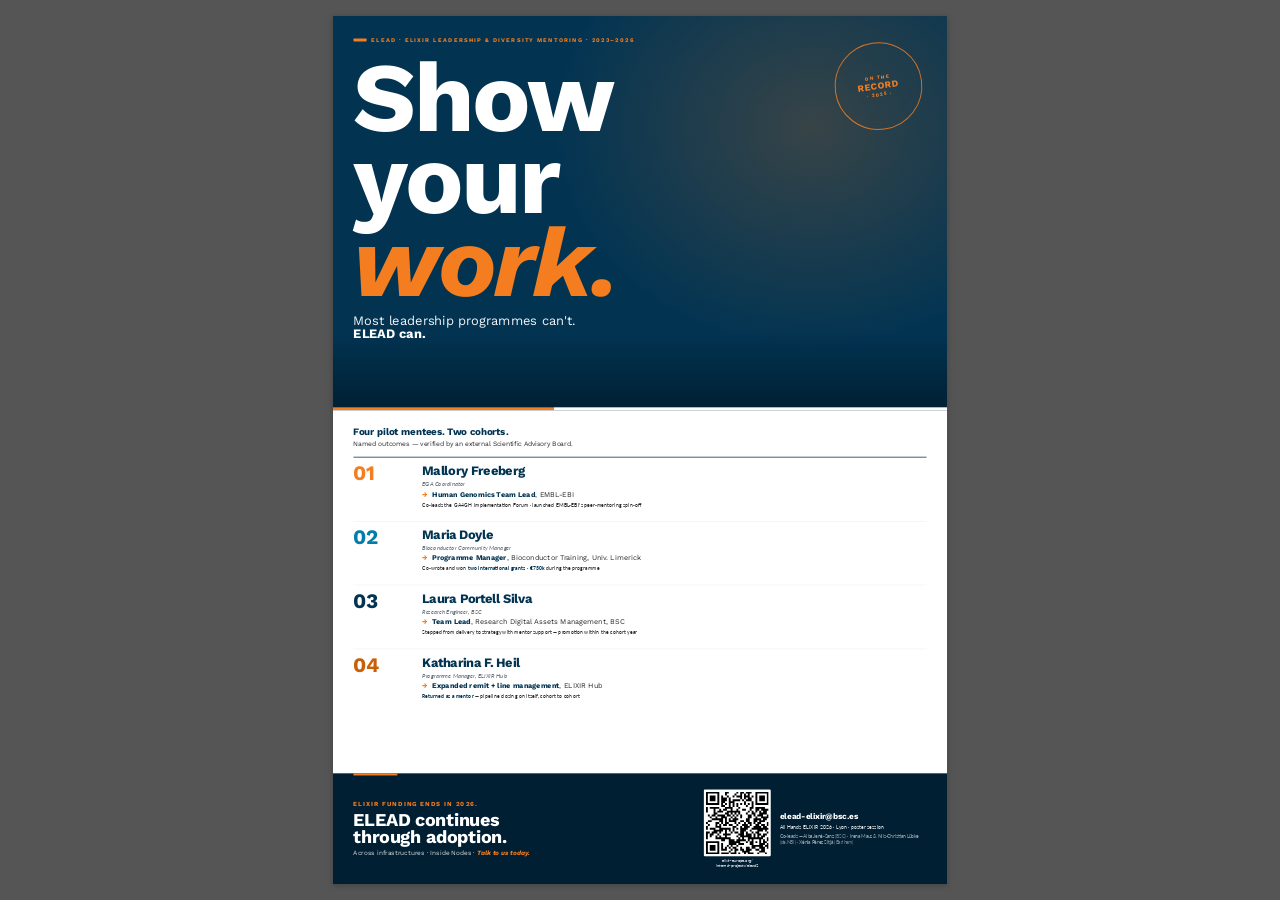
==== poster-2.html @ 3a6e7a15 "Add campaign poster (poster-2.html) — 'Show your work.' Companion to the dense flyer (poster.html). " ====
<!doctype html>
<html lang="en">
<head>
  <meta charset="utf-8">
  <title>Show your work. — ELEAD campaign poster, AHM 2026</title>
  <link rel="preconnect" href="https://fonts.googleapis.com">
  <link rel="preconnect" href="https://fonts.gstatic.com" crossorigin>
  <link href="https://fonts.googleapis.com/css2?family=Lato:ital,wght@0,400;0,700;1,400;1,700&family=Source+Serif+4:ital,opsz,wght@0,8..60,400..700;1,8..60,400..700&family=Work+Sans:wght@400;500;700&display=swap" rel="stylesheet">
  <link rel="stylesheet" href="poster-2.css">
  <script>
    function fitPosterToViewport() {
      if (window.matchMedia('print').matches) return;
      var stage = document.querySelector('.poster-stage');
      var p     = document.querySelector('.poster');
      if (!stage || !p) return;
      p.style.transform = 'none';
      stage.style.width = '';
      stage.style.height = '';
      var w = p.offsetWidth, h = p.offsetHeight;
      var pad = 32;
      var s = Math.min((window.innerHeight - pad) / h, 1);
      p.style.transform = 'scale(' + s + ')';
      stage.style.width  = (s * w) + 'px';
      stage.style.height = (s * h) + 'px';
    }
    function clearPosterScale() {
      var stage = document.querySelector('.poster-stage');
      var p     = document.querySelector('.poster');
      if (p) p.style.transform = 'none';
      if (stage) { stage.style.width = ''; stage.style.height = ''; }
    }
    window.addEventListener('DOMContentLoaded', fitPosterToViewport);
    window.addEventListener('beforeprint', clearPosterScale);
    window.addEventListener('afterprint', fitPosterToViewport);
  </script>
</head>
<body>

<div class="poster-stage">
<section class="poster">

  <!-- ============ HERO (NAVY) ============ -->
  <header class="hero">
    <div class="hero-eyebrow">
      <span class="eb-mark"></span>
      <span class="eb-text">ELEAD · ELIXIR LEADERSHIP &amp; DIVERSITY MENTORING · 2023–2026</span>
    </div>

    <h1 class="hero-title">
      <span class="ht-line">Show</span>
      <span class="ht-line">your</span>
      <span class="ht-line ht-line--accent">work.</span>
    </h1>

    <p class="hero-sub">Most leadership programmes can't.<br><strong>ELEAD can.</strong></p>

    <div class="hero-stamp" aria-hidden="true">
      <span class="stamp-ring"></span>
      <span class="stamp-text">
        <span>ON THE</span>
        <span class="stamp-big">RECORD</span>
        <span>· 2025 ·</span>
      </span>
    </div>
  </header>

  <!-- ============ EVIDENCE BAND (WHITE) ============ -->
  <section class="proof">

    <p class="proof-strap">Four pilot mentees. Two cohorts. <span>Named outcomes — verified by an external Scientific Advisory Board.</span></p>

    <ol class="trajectories">

      <li class="traj">
        <span class="traj-num">01</span>
        <div class="traj-body">
          <h3 class="traj-name">Mallory Freeberg</h3>
          <p class="traj-from">EGA Coordinator</p>
          <p class="traj-to"><span class="arrow">→</span> <strong>Human Genomics Team Lead</strong>, EMBL-EBI</p>
          <p class="traj-extra">Co-leads the GA4GH Implementation Forum · launched EMBL-EBI's peer-mentoring spin-off</p>
        </div>
      </li>

      <li class="traj">
        <span class="traj-num">02</span>
        <div class="traj-body">
          <h3 class="traj-name">Maria Doyle</h3>
          <p class="traj-from">Bioconductor Community Manager</p>
          <p class="traj-to"><span class="arrow">→</span> <strong>Programme Manager</strong>, Bioconductor Training, Univ. Limerick</p>
          <p class="traj-extra">Co-wrote and won <strong>two international grants · €730k</strong> during the programme</p>
        </div>
      </li>

      <li class="traj">
        <span class="traj-num">03</span>
        <div class="traj-body">
          <h3 class="traj-name">Laura Portell Silva</h3>
          <p class="traj-from">Research Engineer, BSC</p>
          <p class="traj-to"><span class="arrow">→</span> <strong>Team Lead</strong>, Research Digital Assets Management, BSC</p>
          <p class="traj-extra">Stepped from delivery to strategy with mentor support — promotion within the cohort year</p>
        </div>
      </li>

      <li class="traj">
        <span class="traj-num">04</span>
        <div class="traj-body">
          <h3 class="traj-name">Katharina F. Heil</h3>
          <p class="traj-from">Programme Manager, ELIXIR Hub</p>
          <p class="traj-to"><span class="arrow">→</span> <strong>Expanded remit + line management</strong>, ELIXIR Hub</p>
          <p class="traj-extra"><strong>Returned as a mentor</strong> — pipeline closing on itself, cohort to cohort</p>
        </div>
      </li>

    </ol>

  </section>

  <!-- ============ CLOSING (NAVY-DEEP) ============ -->
  <footer class="closer">

    <div class="closer-left">
      <p class="closer-cta">
        <span class="cta-eyebrow">ELIXIR FUNDING ENDS IN 2026.</span>
        <span class="cta-big">ELEAD continues<br>through adoption.</span>
        <span class="cta-where">Across infrastructures · Inside Nodes · <em>Talk to us today.</em></span>
      </p>
    </div>

    <div class="closer-right">
      <div class="closer-scan">
        <img class="closer-qr" src="assets/img/qr-placeholder.svg" alt="QR to ELEAD page">
        <p class="closer-url">elixir-europe.org/<br>internal-projects/elead2</p>
      </div>
      <div class="closer-meta">
        <p class="closer-email"><strong>elead-elixir@bsc.es</strong></p>
        <p class="closer-where">All Hands ELIXIR 2026 · Lyon · poster session</p>
        <p class="closer-credit">Co-leads — Alba Jené-Sanz <em>(BSC)</em> · Irena Maus &amp; Nils-Christian Lübke <em>(de.NBI)</em> · Xènia Pérez Sitjà <em>(Earlham)</em></p>
      </div>
    </div>

  </footer>

</section>
</div><!-- /.poster-stage -->

</body>
</html>
---- poster-2.css ----
/* ============================================================
   ELEAD CAMPAIGN poster — A0 portrait (841 × 1189 mm)
   "Show your work." — All Hands ELIXIR 2026, Lyon.
   Eye-catcher poster; the dense flyer (poster.html) carries detail.
   ============================================================ */

@page { size: A0 portrait; margin: 0; }

:root {
  --navy:        #023452;
  --navy-deep:   #001F33;
  --navy-100:    #cdd9e3;
  --orange:      #f47d20;
  --orange-deep: #c95f06;
  --teal:        #037eab;
  --ink:         #2b2b2b;
  --muted:       #6c757d;
  --line:        #e8e8e8;
  --bg:          #ffffff;
  --bg-band:     #f4f7fa;

  --font-display: "Work Sans", "Lato", system-ui, sans-serif;
  --font-body:    "Lato", system-ui, sans-serif;
  --font-serif:   "Source Serif 4", Georgia, serif;
}

* { box-sizing: border-box; }

html, body {
  margin: 0;
  padding: 0;
  background: #555;
  font-family: var(--font-body);
  color: var(--ink);
  -webkit-print-color-adjust: exact;
  print-color-adjust: exact;
}

.poster {
  width: 841mm;
  height: 1189mm;
  margin: 0 auto;
  background: var(--bg);
  display: flex;
  flex-direction: column;
  font-size: 20pt;
  line-height: 1.25;
  overflow: hidden;
}

/* ============== HERO (NAVY) ============== */
.hero {
  background:
    radial-gradient(60% 80% at 78% 28%, rgba(244,125,32,0.22), transparent 70%),
    linear-gradient(180deg, var(--navy) 0%, var(--navy) 80%, var(--navy-deep) 100%);
  color: #fff;
  padding: 28mm 28mm 22mm;
  position: relative;
  display: flex;
  flex-direction: column;
  flex: 0 0 auto;
  min-height: 540mm;
  overflow: hidden;
}
/* Diagonal orange/navy stripe at the bottom, like a campaign band */
.hero::after {
  content: "";
  position: absolute;
  left: 0;
  right: 0;
  bottom: 0;
  height: 4mm;
  background: linear-gradient(90deg, var(--orange) 0%, var(--orange) 36%, #fff 36%, #fff 100%);
}

.hero-eyebrow {
  display: inline-flex;
  align-items: center;
  gap: 6mm;
  font-family: var(--font-display);
  font-weight: 700;
  font-size: 22pt;
  letter-spacing: 5pt;
  color: var(--orange);
  text-transform: uppercase;
}
.eb-mark {
  display: inline-block;
  width: 18mm;
  height: 4mm;
  background: var(--orange);
  border-radius: 1mm;
}

.hero-title {
  font-family: var(--font-display);
  font-weight: 700;
  font-size: 380pt;
  line-height: 0.84;
  letter-spacing: -10pt;
  color: #fff;
  margin: 18mm 0 14mm;
  display: flex;
  flex-direction: column;
}
.ht-line {
  display: block;
}
.ht-line--accent {
  color: var(--orange);
  font-style: italic;
}

.hero-sub {
  font-family: var(--font-display);
  font-weight: 400;
  font-size: 50pt;
  line-height: 1.05;
  color: rgba(255,255,255,.95);
  margin: 0;
  max-width: 540mm;
}
.hero-sub strong {
  font-weight: 700;
  color: #fff;
  display: inline-block;
}

/* Top-right "ON THE RECORD" round stamp — gives the campaign a stamp/seal motif */
.hero-stamp {
  position: absolute;
  top: 36mm;
  right: 34mm;
  width: 120mm;
  height: 120mm;
  display: flex;
  align-items: center;
  justify-content: center;
  transform: rotate(-8deg);
  pointer-events: none;
}
.stamp-ring {
  position: absolute;
  inset: 0;
  border: 1.4mm solid var(--orange);
  border-radius: 50%;
  opacity: 0.85;
}
.stamp-ring::before, .stamp-ring::after {
  content: "";
  position: absolute;
  inset: 4mm;
  border: 0.4mm dashed var(--orange);
  border-radius: 50%;
  opacity: 0.55;
}
.stamp-ring::after {
  inset: 8mm;
  border-style: solid;
  opacity: 0.25;
}
.stamp-text {
  font-family: var(--font-display);
  font-weight: 700;
  color: var(--orange);
  text-align: center;
  letter-spacing: 2pt;
  display: flex;
  flex-direction: column;
  gap: 1mm;
  line-height: 1;
}
.stamp-text > span {
  font-size: 19pt;
  letter-spacing: 4pt;
}
.stamp-text .stamp-big {
  font-size: 36pt;
  letter-spacing: 2pt;
  margin: 1mm 0;
}

/* ============== EVIDENCE BAND (WHITE) ============== */
.proof {
  flex: 1 1 auto;
  padding: 22mm 28mm 18mm;
  display: flex;
  flex-direction: column;
  gap: 12mm;
  background: var(--bg);
}

.proof-strap {
  font-family: var(--font-display);
  font-weight: 700;
  font-size: 38pt;
  line-height: 1.1;
  color: var(--navy);
  margin: 0;
  letter-spacing: -0.5pt;
}
.proof-strap span {
  display: block;
  font-weight: 400;
  font-size: 26pt;
  color: var(--ink);
  margin-top: 4mm;
  line-height: 1.2;
}

.trajectories {
  list-style: none;
  padding: 0;
  margin: 0;
  display: flex;
  flex-direction: column;
  gap: 9mm;
}

.traj {
  display: grid;
  grid-template-columns: 80mm 1fr;
  gap: 14mm;
  align-items: start;
  padding: 9mm 0 9mm;
  border-top: 0.6mm solid var(--line);
  position: relative;
}
.traj:first-child { border-top: 1.2mm solid var(--navy); }
.traj:last-child { padding-bottom: 0; }

.traj-num {
  font-family: var(--font-display);
  font-weight: 700;
  font-size: 80pt;
  line-height: 0.9;
  color: var(--orange);
  letter-spacing: -3pt;
}
.traj:nth-child(2) .traj-num { color: var(--teal); }
.traj:nth-child(3) .traj-num { color: var(--navy); }
.traj:nth-child(4) .traj-num { color: var(--orange-deep); }

.traj-body {
  display: flex;
  flex-direction: column;
  gap: 2mm;
}

.traj-name {
  font-family: var(--font-display);
  font-weight: 700;
  font-size: 50pt;
  line-height: 1.0;
  color: var(--navy);
  margin: 0 0 3mm;
  letter-spacing: -1.5pt;
}

.traj-from {
  font-family: var(--font-body);
  font-style: italic;
  font-size: 24pt;
  line-height: 1.15;
  color: var(--muted);
  margin: 0;
}

.traj-to {
  font-family: var(--font-display);
  font-weight: 400;
  font-size: 28pt;
  line-height: 1.15;
  color: var(--ink);
  margin: 1mm 0 2mm;
}
.traj-to strong { color: var(--navy); font-weight: 700; }
.arrow {
  display: inline-block;
  color: var(--orange);
  font-weight: 700;
  padding: 0 3mm 0 0;
}

.traj-extra {
  font-family: var(--font-body);
  font-size: 21pt;
  line-height: 1.25;
  color: var(--ink);
  margin: 0;
}
.traj-extra strong { color: var(--navy); font-weight: 700; }

/* ============== CLOSING (NAVY-DEEP) ============== */
.closer {
  background: var(--navy-deep);
  color: #fff;
  padding: 22mm 28mm 22mm;
  display: grid;
  grid-template-columns: 1.5fr 1fr;
  gap: 22mm;
  align-items: center;
  margin-top: auto;
  flex-shrink: 0;
  position: relative;
}
.closer::before {
  content: "";
  position: absolute;
  top: 0;
  left: 28mm;
  width: 60mm;
  height: 3mm;
  background: var(--orange);
}

.closer-cta {
  margin: 0;
  display: flex;
  flex-direction: column;
  gap: 5mm;
}
.cta-eyebrow {
  font-family: var(--font-display);
  font-weight: 700;
  font-size: 24pt;
  letter-spacing: 4pt;
  color: var(--orange);
}
.cta-big {
  font-family: var(--font-display);
  font-weight: 700;
  font-size: 70pt;
  line-height: 0.95;
  color: #fff;
  letter-spacing: -1.5pt;
}
.cta-where {
  font-family: var(--font-display);
  font-weight: 400;
  font-size: 25pt;
  line-height: 1.2;
  color: rgba(255,255,255,.85);
}
.cta-where em {
  font-style: italic;
  font-weight: 700;
  color: var(--orange);
}

.closer-right {
  display: grid;
  grid-template-columns: auto 1fr;
  gap: 12mm;
  align-items: center;
}

.closer-scan {
  display: flex;
  flex-direction: column;
  align-items: center;
  gap: 2mm;
}
.closer-qr {
  width: 92mm;
  height: 92mm;
  background: #fff;
  padding: 3mm;
  border-radius: 2mm;
}
.closer-url {
  font-family: var(--font-body);
  font-size: 16pt;
  color: rgba(255,255,255,.78);
  margin: 0;
  text-align: center;
  line-height: 1.2;
}

.closer-meta {
  display: flex;
  flex-direction: column;
  gap: 4mm;
}
.closer-email {
  font-family: var(--font-display);
  font-weight: 700;
  font-size: 32pt;
  color: var(--orange);
  margin: 0;
  line-height: 1.0;
  letter-spacing: -0.5pt;
  word-break: break-all;
}
.closer-email strong {
  font-weight: 700;
  color: #fff;
}
.closer-where {
  font-family: var(--font-body);
  font-size: 20pt;
  color: rgba(255,255,255,.88);
  margin: 0;
  line-height: 1.2;
}
.closer-credit {
  font-family: var(--font-body);
  font-size: 18pt;
  color: rgba(255,255,255,.55);
  margin: 0;
  line-height: 1.3;
}
.closer-credit em {
  font-style: normal;
  color: rgba(255,255,255,.4);
}

/* ============== SCREEN PREVIEW ============== */
@media screen {
  html, body {
    margin: 0;
    background: #555;
  }
  body {
    box-sizing: border-box;
    padding: 16px;
    min-height: 100vh;
    display: flex;
    justify-content: center;
    align-items: flex-start;
  }
  .poster-stage { flex-shrink: 0; }
  .poster {
    transform-origin: top left;
    box-shadow: 0 6px 30px rgba(0,0,0,.25);
  }
}
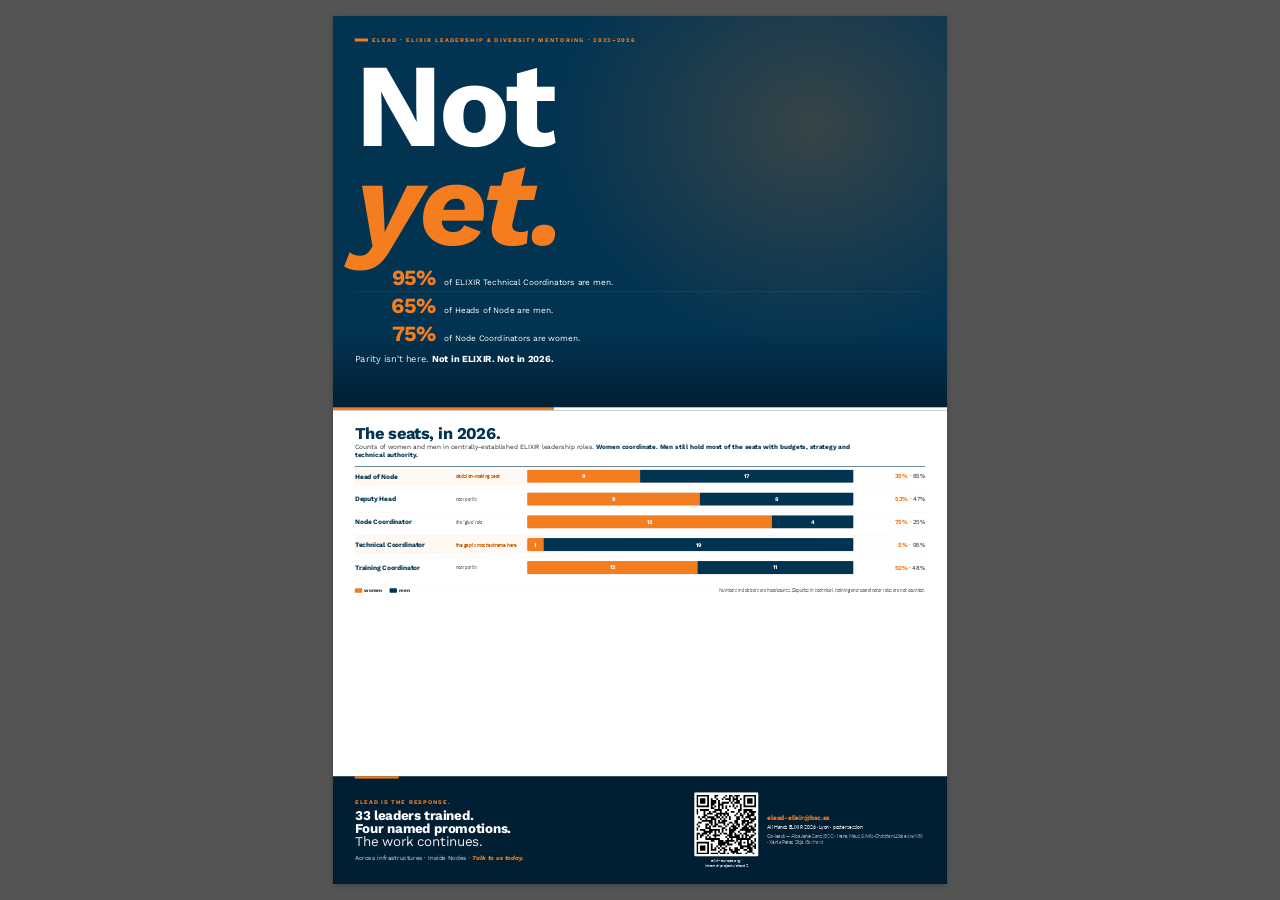
==== commit ca59506f: "Pivot campaign poster to 'Not yet.' — parity gap as the hero The previous 'Show your work.' framing " ====
--- a/poster-2.html
+++ b/poster-2.html
@@ -2,7 +2,7 @@
 <html lang="en">
 <head>
   <meta charset="utf-8">
-  <title>Show your work. — ELEAD campaign poster, AHM 2026</title>
+  <title>Not yet. — ELEAD campaign poster, AHM 2026</title>
   <link rel="preconnect" href="https://fonts.googleapis.com">
   <link rel="preconnect" href="https://fonts.gstatic.com" crossorigin>
   <link href="https://fonts.googleapis.com/css2?family=Lato:ital,wght@0,400;0,700;1,400;1,700&family=Source+Serif+4:ital,opsz,wght@0,8..60,400..700;1,8..60,400..700&family=Work+Sans:wght@400;500;700&display=swap" rel="stylesheet">
@@ -47,71 +47,86 @@
     </div>
 
     <h1 class="hero-title">
-      <span class="ht-line">Show</span>
-      <span class="ht-line">your</span>
-      <span class="ht-line ht-line--accent">work.</span>
+      <span class="ht-line">Not</span>
+      <span class="ht-line ht-line--accent">yet.</span>
     </h1>
 
-    <p class="hero-sub">Most leadership programmes can't.<br><strong>ELEAD can.</strong></p>
+    <ul class="hero-facts">
+      <li><span class="fact-n">95%</span><span class="fact-l">of ELIXIR Technical Coordinators are men.</span></li>
+      <li><span class="fact-n">65%</span><span class="fact-l">of Heads of Node are men.</span></li>
+      <li><span class="fact-n">75%</span><span class="fact-l">of Node Coordinators are women.</span></li>
+    </ul>
 
-    <div class="hero-stamp" aria-hidden="true">
-      <span class="stamp-ring"></span>
-      <span class="stamp-text">
-        <span>ON THE</span>
-        <span class="stamp-big">RECORD</span>
-        <span>· 2025 ·</span>
-      </span>
-    </div>
+    <p class="hero-sub">Parity isn't here. <strong>Not in ELIXIR. Not in 2026.</strong></p>
   </header>
 
-  <!-- ============ EVIDENCE BAND (WHITE) ============ -->
+  <!-- ============ EVIDENCE BAND (WHITE) — THE FULL 2026 BREAKDOWN ============ -->
   <section class="proof">
 
-    <p class="proof-strap">Four pilot mentees. Two cohorts. <span>Named outcomes — verified by an external Scientific Advisory Board.</span></p>
+    <div class="proof-head">
+      <h2 class="proof-h">The seats, in 2026.</h2>
+      <p class="proof-strap">Counts of women and men in centrally-established ELIXIR leadership roles. <strong>Women coordinate. Men still hold most of the seats with budgets, strategy and technical authority.</strong></p>
+    </div>
 
-    <ol class="trajectories">
+    <div class="bars">
 
-      <li class="traj">
-        <span class="traj-num">01</span>
-        <div class="traj-body">
-          <h3 class="traj-name">Mallory Freeberg</h3>
-          <p class="traj-from">EGA Coordinator</p>
-          <p class="traj-to"><span class="arrow">→</span> <strong>Human Genomics Team Lead</strong>, EMBL-EBI</p>
-          <p class="traj-extra">Co-leads the GA4GH Implementation Forum · launched EMBL-EBI's peer-mentoring spin-off</p>
+      <div class="bar-row bar-row--gap">
+        <span class="bar-role">Head of Node</span>
+        <span class="bar-note">decision-making seat</span>
+        <div class="bar">
+          <span class="bar-w" style="width:34.6%"><strong>9</strong></span>
+          <span class="bar-m" style="width:65.4%"><strong>17</strong></span>
         </div>
-      </li>
+        <span class="bar-pct"><strong>35%</strong> · 65%</span>
+      </div>
 
-      <li class="traj">
-        <span class="traj-num">02</span>
-        <div class="traj-body">
-          <h3 class="traj-name">Maria Doyle</h3>
-          <p class="traj-from">Bioconductor Community Manager</p>
-          <p class="traj-to"><span class="arrow">→</span> <strong>Programme Manager</strong>, Bioconductor Training, Univ. Limerick</p>
-          <p class="traj-extra">Co-wrote and won <strong>two international grants · €730k</strong> during the programme</p>
+      <div class="bar-row">
+        <span class="bar-role">Deputy Head</span>
+        <span class="bar-note">near parity</span>
+        <div class="bar">
+          <span class="bar-w" style="width:52.9%"><strong>9</strong></span>
+          <span class="bar-m" style="width:47.1%"><strong>8</strong></span>
         </div>
-      </li>
+        <span class="bar-pct"><strong>53%</strong> · 47%</span>
+      </div>
 
-      <li class="traj">
-        <span class="traj-num">03</span>
-        <div class="traj-body">
-          <h3 class="traj-name">Laura Portell Silva</h3>
-          <p class="traj-from">Research Engineer, BSC</p>
-          <p class="traj-to"><span class="arrow">→</span> <strong>Team Lead</strong>, Research Digital Assets Management, BSC</p>
-          <p class="traj-extra">Stepped from delivery to strategy with mentor support — promotion within the cohort year</p>
+      <div class="bar-row">
+        <span class="bar-role">Node Coordinator</span>
+        <span class="bar-note">the "glue" role</span>
+        <div class="bar">
+          <span class="bar-w" style="width:75%"><strong>12</strong></span>
+          <span class="bar-m" style="width:25%"><strong>4</strong></span>
         </div>
-      </li>
+        <span class="bar-pct"><strong>75%</strong> · 25%</span>
+      </div>
 
-      <li class="traj">
-        <span class="traj-num">04</span>
-        <div class="traj-body">
-          <h3 class="traj-name">Katharina F. Heil</h3>
-          <p class="traj-from">Programme Manager, ELIXIR Hub</p>
-          <p class="traj-to"><span class="arrow">→</span> <strong>Expanded remit + line management</strong>, ELIXIR Hub</p>
-          <p class="traj-extra"><strong>Returned as a mentor</strong> — pipeline closing on itself, cohort to cohort</p>
+      <div class="bar-row bar-row--gap">
+        <span class="bar-role">Technical Coordinator</span>
+        <span class="bar-note">the gap is most extreme here</span>
+        <div class="bar">
+          <span class="bar-w" style="width:5%"><strong>1</strong></span>
+          <span class="bar-m" style="width:95%"><strong>19</strong></span>
         </div>
-      </li>
+        <span class="bar-pct"><strong>5%</strong> · 95%</span>
+      </div>
 
-    </ol>
+      <div class="bar-row">
+        <span class="bar-role">Training Coordinator</span>
+        <span class="bar-note">near parity</span>
+        <div class="bar">
+          <span class="bar-w" style="width:52.2%"><strong>12</strong></span>
+          <span class="bar-m" style="width:47.8%"><strong>11</strong></span>
+        </div>
+        <span class="bar-pct"><strong>52%</strong> · 48%</span>
+      </div>
+
+    </div>
+
+    <div class="proof-legend">
+      <span class="leg-key"><span class="leg-sw leg-sw-w"></span>women</span>
+      <span class="leg-key"><span class="leg-sw leg-sw-m"></span>men</span>
+      <span class="leg-note">Numbers inside bars are headcounts. Deputies in technical, training and coordinator roles are not counted.</span>
+    </div>
 
   </section>
 
@@ -119,11 +134,9 @@
   <footer class="closer">
 
     <div class="closer-left">
-      <p class="closer-cta">
-        <span class="cta-eyebrow">ELIXIR FUNDING ENDS IN 2026.</span>
-        <span class="cta-big">ELEAD continues<br>through adoption.</span>
-        <span class="cta-where">Across infrastructures · Inside Nodes · <em>Talk to us today.</em></span>
-      </p>
+      <p class="closer-eyebrow">ELEAD IS THE RESPONSE.</p>
+      <h2 class="closer-h"><strong>33 leaders trained.<br>Four named promotions.<br></strong>The work continues.</h2>
+      <p class="closer-tracks">Across infrastructures · Inside Nodes · <em>Talk to us today.</em></p>
     </div>
 
     <div class="closer-right">
@@ -132,7 +145,7 @@
         <p class="closer-url">elixir-europe.org/<br>internal-projects/elead2</p>
       </div>
       <div class="closer-meta">
-        <p class="closer-email"><strong>elead-elixir@bsc.es</strong></p>
+        <p class="closer-email">elead-elixir@bsc.es</p>
         <p class="closer-where">All Hands ELIXIR 2026 · Lyon · poster session</p>
         <p class="closer-credit">Co-leads — Alba Jené-Sanz <em>(BSC)</em> · Irena Maus &amp; Nils-Christian Lübke <em>(de.NBI)</em> · Xènia Pérez Sitjà <em>(Earlham)</em></p>
       </div>
--- a/poster-2.css
+++ b/poster-2.css
@@ -1,7 +1,8 @@
 /* ============================================================
    ELEAD CAMPAIGN poster — A0 portrait (841 × 1189 mm)
-   "Show your work." — All Hands ELIXIR 2026, Lyon.
-   Eye-catcher poster; the dense flyer (poster.html) carries detail.
+   "Not yet." — All Hands ELIXIR 2026, Lyon.
+   Eye-catcher: parity gap as the hero; ELEAD as the response.
+   The dense flyer (poster.html) carries detail.
    ============================================================ */
 
 @page { size: A0 portrait; margin: 0; }
@@ -54,7 +55,7 @@
     radial-gradient(60% 80% at 78% 28%, rgba(244,125,32,0.22), transparent 70%),
     linear-gradient(180deg, var(--navy) 0%, var(--navy) 80%, var(--navy-deep) 100%);
   color: #fff;
-  padding: 28mm 28mm 22mm;
+  padding: 28mm 30mm 22mm;
   position: relative;
   display: flex;
   flex-direction: column;
@@ -62,8 +63,8 @@
   min-height: 540mm;
   overflow: hidden;
 }
-/* Diagonal orange/navy stripe at the bottom, like a campaign band */
 .hero::after {
+  /* orange/white slab at the bottom of the hero — campaign band */
   content: "";
   position: absolute;
   left: 0;
@@ -95,209 +96,218 @@
 .hero-title {
   font-family: var(--font-display);
   font-weight: 700;
-  font-size: 380pt;
+  font-size: 460pt;
   line-height: 0.84;
-  letter-spacing: -10pt;
-  color: #fff;
-  margin: 18mm 0 14mm;
-  display: flex;
-  flex-direction: column;
-}
-.ht-line {
-  display: block;
-}
+  letter-spacing: -14pt;
+  color: #fff;
+  margin: 16mm 0 18mm;
+  display: flex;
+  flex-direction: column;
+}
+.ht-line { display: block; }
 .ht-line--accent {
   color: var(--orange);
   font-style: italic;
 }
 
+/* Three big stat bullets — the parity gap in numbers */
+.hero-facts {
+  list-style: none;
+  padding: 0;
+  margin: 0 0 12mm;
+  display: flex;
+  flex-direction: column;
+  gap: 4mm;
+}
+.hero-facts li {
+  display: grid;
+  grid-template-columns: 110mm 1fr;
+  align-items: baseline;
+  gap: 12mm;
+  padding-bottom: 4mm;
+  border-bottom: 0.5mm solid rgba(255,255,255,.18);
+}
+.hero-facts li:last-child { border-bottom: none; padding-bottom: 0; }
+.fact-n {
+  font-family: var(--font-display);
+  font-weight: 700;
+  font-size: 84pt;
+  line-height: 1;
+  color: var(--orange);
+  letter-spacing: -3pt;
+  text-align: right;
+}
+.fact-l {
+  font-family: var(--font-display);
+  font-weight: 400;
+  font-size: 32pt;
+  line-height: 1.15;
+  color: #fff;
+}
+
 .hero-sub {
   font-family: var(--font-display);
   font-weight: 400;
-  font-size: 50pt;
-  line-height: 1.05;
-  color: rgba(255,255,255,.95);
-  margin: 0;
-  max-width: 540mm;
+  font-size: 36pt;
+  line-height: 1.15;
+  color: rgba(255,255,255,.92);
+  margin: 0;
+  max-width: 580mm;
 }
 .hero-sub strong {
   font-weight: 700;
   color: #fff;
-  display: inline-block;
-}
-
-/* Top-right "ON THE RECORD" round stamp — gives the campaign a stamp/seal motif */
-.hero-stamp {
-  position: absolute;
-  top: 36mm;
-  right: 34mm;
-  width: 120mm;
-  height: 120mm;
-  display: flex;
-  align-items: center;
-  justify-content: center;
-  transform: rotate(-8deg);
-  pointer-events: none;
-}
-.stamp-ring {
-  position: absolute;
-  inset: 0;
-  border: 1.4mm solid var(--orange);
-  border-radius: 50%;
-  opacity: 0.85;
-}
-.stamp-ring::before, .stamp-ring::after {
-  content: "";
-  position: absolute;
-  inset: 4mm;
-  border: 0.4mm dashed var(--orange);
-  border-radius: 50%;
-  opacity: 0.55;
-}
-.stamp-ring::after {
-  inset: 8mm;
-  border-style: solid;
-  opacity: 0.25;
-}
-.stamp-text {
-  font-family: var(--font-display);
-  font-weight: 700;
-  color: var(--orange);
-  text-align: center;
-  letter-spacing: 2pt;
-  display: flex;
-  flex-direction: column;
-  gap: 1mm;
-  line-height: 1;
-}
-.stamp-text > span {
-  font-size: 19pt;
-  letter-spacing: 4pt;
-}
-.stamp-text .stamp-big {
-  font-size: 36pt;
-  letter-spacing: 2pt;
-  margin: 1mm 0;
-}
-
-/* ============== EVIDENCE BAND (WHITE) ============== */
+}
+
+/* ============== EVIDENCE BAND (WHITE) — THE FULL CHART ============== */
 .proof {
   flex: 1 1 auto;
-  padding: 22mm 28mm 18mm;
-  display: flex;
-  flex-direction: column;
-  gap: 12mm;
+  padding: 20mm 30mm 16mm;
+  display: flex;
+  flex-direction: column;
+  gap: 10mm;
   background: var(--bg);
 }
 
-.proof-strap {
-  font-family: var(--font-display);
-  font-weight: 700;
-  font-size: 38pt;
-  line-height: 1.1;
-  color: var(--navy);
-  margin: 0;
-  letter-spacing: -0.5pt;
-}
-.proof-strap span {
-  display: block;
-  font-weight: 400;
-  font-size: 26pt;
-  color: var(--ink);
-  margin-top: 4mm;
-  line-height: 1.2;
-}
-
-.trajectories {
-  list-style: none;
-  padding: 0;
-  margin: 0;
-  display: flex;
-  flex-direction: column;
-  gap: 9mm;
-}
-
-.traj {
-  display: grid;
-  grid-template-columns: 80mm 1fr;
-  gap: 14mm;
-  align-items: start;
-  padding: 9mm 0 9mm;
-  border-top: 0.6mm solid var(--line);
-  position: relative;
-}
-.traj:first-child { border-top: 1.2mm solid var(--navy); }
-.traj:last-child { padding-bottom: 0; }
-
-.traj-num {
-  font-family: var(--font-display);
-  font-weight: 700;
-  font-size: 80pt;
-  line-height: 0.9;
-  color: var(--orange);
-  letter-spacing: -3pt;
-}
-.traj:nth-child(2) .traj-num { color: var(--teal); }
-.traj:nth-child(3) .traj-num { color: var(--navy); }
-.traj:nth-child(4) .traj-num { color: var(--orange-deep); }
-
-.traj-body {
-  display: flex;
-  flex-direction: column;
-  gap: 2mm;
-}
-
-.traj-name {
-  font-family: var(--font-display);
-  font-weight: 700;
-  font-size: 50pt;
+.proof-head {
+  display: flex;
+  flex-direction: column;
+  gap: 3mm;
+}
+.proof-h {
+  font-family: var(--font-display);
+  font-weight: 700;
+  font-size: 64pt;
   line-height: 1.0;
   color: var(--navy);
-  margin: 0 0 3mm;
+  margin: 0;
   letter-spacing: -1.5pt;
 }
-
-.traj-from {
+.proof-strap {
+  font-family: var(--font-display);
+  font-weight: 400;
+  font-size: 25pt;
+  line-height: 1.2;
+  color: var(--ink);
+  margin: 0;
+  max-width: 720mm;
+}
+.proof-strap strong { color: var(--navy); font-weight: 700; }
+
+/* --- Bar rows: each role on one line --- */
+.bars {
+  display: flex;
+  flex-direction: column;
+  gap: 5mm;
+}
+.bar-row {
+  display: grid;
+  grid-template-columns: 130mm 90mm 1fr 90mm;
+  gap: 8mm;
+  align-items: center;
+  padding: 4mm 0;
+  border-top: 0.4mm solid var(--line);
+}
+.bar-row:first-child { border-top: 1mm solid var(--navy); }
+.bar-row--gap { background: linear-gradient(90deg, rgba(244,125,32,0.06) 0%, transparent 100%); }
+
+.bar-role {
+  font-family: var(--font-display);
+  font-weight: 700;
+  font-size: 26pt;
+  line-height: 1.0;
+  color: var(--navy);
+  letter-spacing: -0.5pt;
+}
+.bar-note {
   font-family: var(--font-body);
   font-style: italic;
-  font-size: 24pt;
+  font-size: 18pt;
   line-height: 1.15;
   color: var(--muted);
-  margin: 0;
-}
-
-.traj-to {
-  font-family: var(--font-display);
-  font-weight: 400;
-  font-size: 28pt;
-  line-height: 1.15;
+}
+.bar-row--gap .bar-note {
+  color: var(--orange-deep);
+  font-weight: 700;
+  font-style: normal;
+}
+
+.bar {
+  display: flex;
+  height: 18mm;
+  border-radius: 1.5mm;
+  overflow: hidden;
+  background: var(--line);
+  position: relative;
+}
+.bar-w, .bar-m {
+  display: flex;
+  align-items: center;
+  justify-content: center;
+  height: 100%;
+  font-family: var(--font-display);
+  font-weight: 700;
+  font-size: 22pt;
+  color: #fff;
+  letter-spacing: -0.5pt;
+}
+.bar-w { background: var(--orange); }
+.bar-m { background: var(--navy); }
+.bar-w strong, .bar-m strong { font-weight: 700; color: #fff; }
+
+.bar-pct {
+  font-family: var(--font-display);
+  font-weight: 400;
+  font-size: 24pt;
   color: var(--ink);
-  margin: 1mm 0 2mm;
-}
-.traj-to strong { color: var(--navy); font-weight: 700; }
-.arrow {
+  letter-spacing: -0.5pt;
+  text-align: right;
+}
+.bar-pct strong { color: var(--orange); font-weight: 700; }
+
+/* Legend below the chart */
+.proof-legend {
+  display: flex;
+  gap: 10mm;
+  align-items: center;
+  flex-wrap: wrap;
+  padding-top: 4mm;
+  border-top: 0.3mm dashed var(--line);
+}
+.leg-key {
+  display: inline-flex;
+  align-items: center;
+  gap: 3mm;
+  font-family: var(--font-display);
+  font-weight: 700;
+  font-size: 19pt;
+  color: var(--ink);
+}
+.leg-sw {
   display: inline-block;
-  color: var(--orange);
-  font-weight: 700;
-  padding: 0 3mm 0 0;
-}
-
-.traj-extra {
-  font-family: var(--font-body);
-  font-size: 21pt;
-  line-height: 1.25;
-  color: var(--ink);
-  margin: 0;
-}
-.traj-extra strong { color: var(--navy); font-weight: 700; }
+  width: 10mm;
+  height: 6mm;
+  border-radius: 1mm;
+}
+.leg-sw-w { background: var(--orange); }
+.leg-sw-m { background: var(--navy); }
+.leg-note {
+  margin-left: auto;
+  font-family: var(--font-body);
+  font-style: italic;
+  font-size: 18pt;
+  color: var(--muted);
+  max-width: 360mm;
+  line-height: 1.2;
+}
 
 /* ============== CLOSING (NAVY-DEEP) ============== */
 .closer {
   background: var(--navy-deep);
   color: #fff;
-  padding: 22mm 28mm 22mm;
+  padding: 22mm 30mm 22mm;
   display: grid;
-  grid-template-columns: 1.5fr 1fr;
+  grid-template-columns: 1.4fr 1fr;
   gap: 22mm;
   align-items: center;
   margin-top: auto;
@@ -308,41 +318,43 @@
   content: "";
   position: absolute;
   top: 0;
-  left: 28mm;
+  left: 30mm;
   width: 60mm;
   height: 3mm;
   background: var(--orange);
 }
 
-.closer-cta {
-  margin: 0;
-  display: flex;
-  flex-direction: column;
-  gap: 5mm;
-}
-.cta-eyebrow {
-  font-family: var(--font-display);
-  font-weight: 700;
+.closer-left { display: flex; flex-direction: column; gap: 4mm; }
+.closer-eyebrow {
+  margin: 0;
+  font-family: var(--font-display);
+  font-weight: 700;
+  font-size: 22pt;
+  letter-spacing: 4pt;
+  color: var(--orange);
+}
+.closer-h {
+  margin: 0;
+  font-family: var(--font-display);
+  font-weight: 400;
+  font-size: 52pt;
+  line-height: 1.0;
+  color: rgba(255,255,255,.92);
+  letter-spacing: -1pt;
+}
+.closer-h strong {
+  color: #fff;
+  font-weight: 700;
+}
+.closer-tracks {
+  margin: 4mm 0 0;
+  font-family: var(--font-display);
+  font-weight: 400;
   font-size: 24pt;
-  letter-spacing: 4pt;
-  color: var(--orange);
-}
-.cta-big {
-  font-family: var(--font-display);
-  font-weight: 700;
-  font-size: 70pt;
-  line-height: 0.95;
-  color: #fff;
-  letter-spacing: -1.5pt;
-}
-.cta-where {
-  font-family: var(--font-display);
-  font-weight: 400;
-  font-size: 25pt;
   line-height: 1.2;
   color: rgba(255,255,255,.85);
 }
-.cta-where em {
+.closer-tracks em {
   font-style: italic;
   font-weight: 700;
   color: var(--orange);
@@ -362,8 +374,8 @@
   gap: 2mm;
 }
 .closer-qr {
-  width: 92mm;
-  height: 92mm;
+  width: 88mm;
+  height: 88mm;
   background: #fff;
   padding: 3mm;
   border-radius: 2mm;
@@ -385,20 +397,16 @@
 .closer-email {
   font-family: var(--font-display);
   font-weight: 700;
-  font-size: 32pt;
+  font-size: 26pt;
   color: var(--orange);
   margin: 0;
   line-height: 1.0;
   letter-spacing: -0.5pt;
   word-break: break-all;
 }
-.closer-email strong {
-  font-weight: 700;
-  color: #fff;
-}
 .closer-where {
   font-family: var(--font-body);
-  font-size: 20pt;
+  font-size: 19pt;
   color: rgba(255,255,255,.88);
   margin: 0;
   line-height: 1.2;
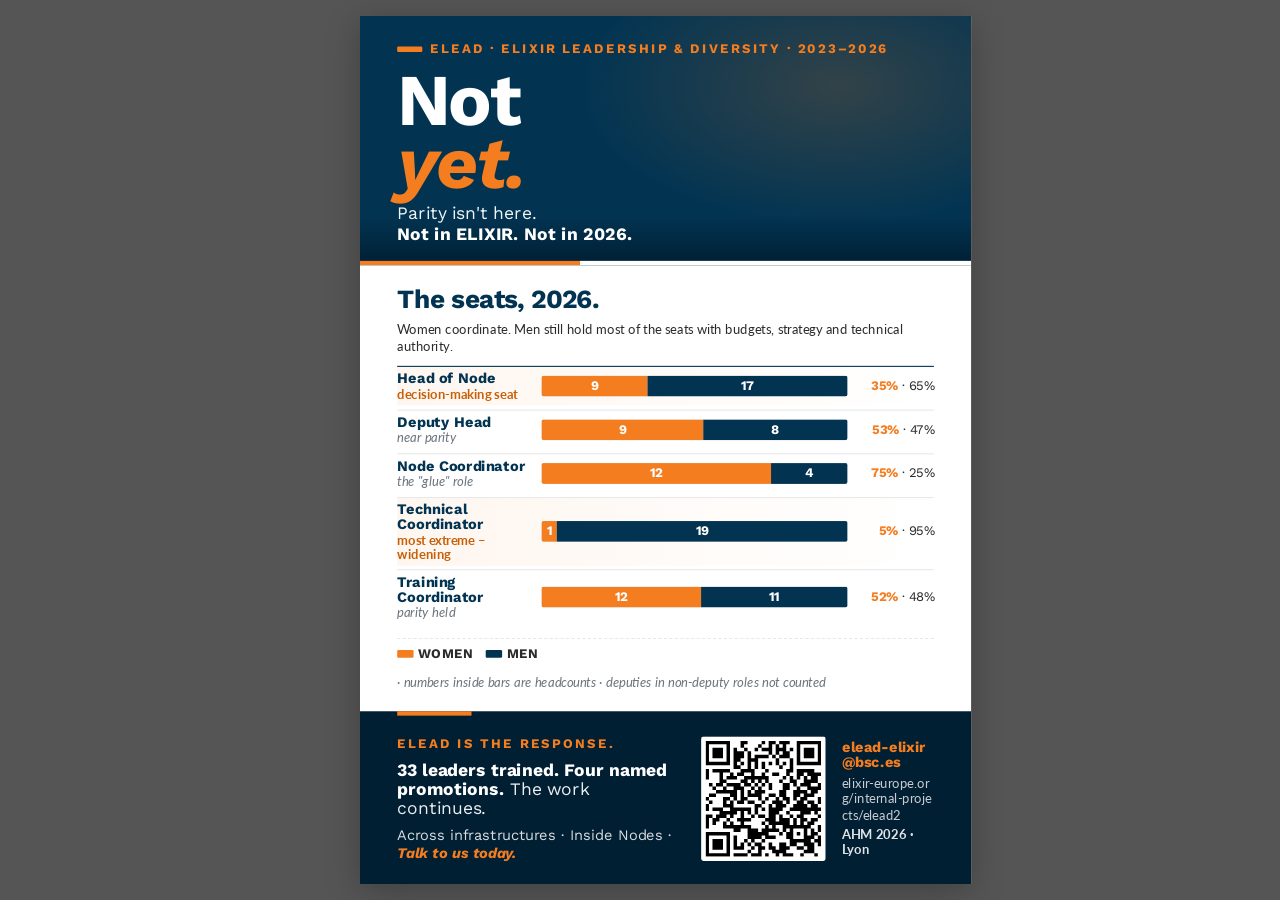
==== commit 7fd6a9ba: "first commit" ====
--- a/poster-2.html
+++ b/poster-2.html
@@ -2,16 +2,17 @@
 <html lang="en">
 <head>
   <meta charset="utf-8">
-  <title>Not yet. — ELEAD campaign poster, AHM 2026</title>
+  <title>Not yet. – ELEAD A5 flyer, AHM 2026</title>
   <link rel="preconnect" href="https://fonts.googleapis.com">
   <link rel="preconnect" href="https://fonts.gstatic.com" crossorigin>
   <link href="https://fonts.googleapis.com/css2?family=Lato:ital,wght@0,400;0,700;1,400;1,700&family=Source+Serif+4:ital,opsz,wght@0,8..60,400..700;1,8..60,400..700&family=Work+Sans:wght@400;500;700&display=swap" rel="stylesheet">
   <link rel="stylesheet" href="poster-2.css">
   <script>
-    function fitPosterToViewport() {
+    // Fit the A5 sheet to the viewport HEIGHT on first load.
+    function fitFlyerToViewport() {
       if (window.matchMedia('print').matches) return;
-      var stage = document.querySelector('.poster-stage');
-      var p     = document.querySelector('.poster');
+      var stage = document.querySelector('.flyer-stage');
+      var p     = document.querySelector('.flyer');
       if (!stage || !p) return;
       p.style.transform = 'none';
       stage.style.width = '';
@@ -19,31 +20,33 @@
       var w = p.offsetWidth, h = p.offsetHeight;
       var pad = 32;
       var s = Math.min((window.innerHeight - pad) / h, 1);
+      // For the small A5, scale UP if the viewport allows (cap at 3×).
+      if (s === 1) s = Math.min((window.innerHeight - pad) / h, 3);
       p.style.transform = 'scale(' + s + ')';
       stage.style.width  = (s * w) + 'px';
       stage.style.height = (s * h) + 'px';
     }
-    function clearPosterScale() {
-      var stage = document.querySelector('.poster-stage');
-      var p     = document.querySelector('.poster');
+    function clearFlyerScale() {
+      var stage = document.querySelector('.flyer-stage');
+      var p     = document.querySelector('.flyer');
       if (p) p.style.transform = 'none';
       if (stage) { stage.style.width = ''; stage.style.height = ''; }
     }
-    window.addEventListener('DOMContentLoaded', fitPosterToViewport);
-    window.addEventListener('beforeprint', clearPosterScale);
-    window.addEventListener('afterprint', fitPosterToViewport);
+    window.addEventListener('DOMContentLoaded', fitFlyerToViewport);
+    window.addEventListener('beforeprint', clearFlyerScale);
+    window.addEventListener('afterprint', fitFlyerToViewport);
   </script>
 </head>
 <body>
 
-<div class="poster-stage">
-<section class="poster">
+<div class="flyer-stage">
+<section class="flyer">
 
   <!-- ============ HERO (NAVY) ============ -->
   <header class="hero">
     <div class="hero-eyebrow">
       <span class="eb-mark"></span>
-      <span class="eb-text">ELEAD · ELIXIR LEADERSHIP &amp; DIVERSITY MENTORING · 2023–2026</span>
+      <span class="eb-text">ELEAD · ELIXIR LEADERSHIP &amp; DIVERSITY · 2023–2026</span>
     </div>
 
     <h1 class="hero-title">
@@ -51,28 +54,22 @@
       <span class="ht-line ht-line--accent">yet.</span>
     </h1>
 
-    <ul class="hero-facts">
-      <li><span class="fact-n">95%</span><span class="fact-l">of ELIXIR Technical Coordinators are men.</span></li>
-      <li><span class="fact-n">65%</span><span class="fact-l">of Heads of Node are men.</span></li>
-      <li><span class="fact-n">75%</span><span class="fact-l">of Node Coordinators are women.</span></li>
-    </ul>
-
-    <p class="hero-sub">Parity isn't here. <strong>Not in ELIXIR. Not in 2026.</strong></p>
+    <p class="hero-sub">Parity isn't here.<br><strong>Not in ELIXIR. Not in 2026.</strong></p>
   </header>
 
-  <!-- ============ EVIDENCE BAND (WHITE) — THE FULL 2026 BREAKDOWN ============ -->
+  <!-- ============ EVIDENCE BAND (WHITE) ============ -->
   <section class="proof">
 
-    <div class="proof-head">
-      <h2 class="proof-h">The seats, in 2026.</h2>
-      <p class="proof-strap">Counts of women and men in centrally-established ELIXIR leadership roles. <strong>Women coordinate. Men still hold most of the seats with budgets, strategy and technical authority.</strong></p>
-    </div>
+    <h2 class="proof-h">The seats, 2026.</h2>
+    <p class="proof-strap">Women coordinate. Men still hold most of the seats with budgets, strategy and technical authority.</p>
 
     <div class="bars">
 
       <div class="bar-row bar-row--gap">
-        <span class="bar-role">Head of Node</span>
-        <span class="bar-note">decision-making seat</span>
+        <div class="bar-meta">
+          <span class="bar-role">Head of Node</span>
+          <span class="bar-note">decision-making seat</span>
+        </div>
         <div class="bar">
           <span class="bar-w" style="width:34.6%"><strong>9</strong></span>
           <span class="bar-m" style="width:65.4%"><strong>17</strong></span>
@@ -81,8 +78,10 @@
       </div>
 
       <div class="bar-row">
-        <span class="bar-role">Deputy Head</span>
-        <span class="bar-note">near parity</span>
+        <div class="bar-meta">
+          <span class="bar-role">Deputy Head</span>
+          <span class="bar-note">near parity</span>
+        </div>
         <div class="bar">
           <span class="bar-w" style="width:52.9%"><strong>9</strong></span>
           <span class="bar-m" style="width:47.1%"><strong>8</strong></span>
@@ -91,8 +90,10 @@
       </div>
 
       <div class="bar-row">
-        <span class="bar-role">Node Coordinator</span>
-        <span class="bar-note">the "glue" role</span>
+        <div class="bar-meta">
+          <span class="bar-role">Node Coordinator</span>
+          <span class="bar-note">the "glue" role</span>
+        </div>
         <div class="bar">
           <span class="bar-w" style="width:75%"><strong>12</strong></span>
           <span class="bar-m" style="width:25%"><strong>4</strong></span>
@@ -101,8 +102,10 @@
       </div>
 
       <div class="bar-row bar-row--gap">
-        <span class="bar-role">Technical Coordinator</span>
-        <span class="bar-note">the gap is most extreme here</span>
+        <div class="bar-meta">
+          <span class="bar-role">Technical Coordinator</span>
+          <span class="bar-note">most extreme – widening</span>
+        </div>
         <div class="bar">
           <span class="bar-w" style="width:5%"><strong>1</strong></span>
           <span class="bar-m" style="width:95%"><strong>19</strong></span>
@@ -111,8 +114,10 @@
       </div>
 
       <div class="bar-row">
-        <span class="bar-role">Training Coordinator</span>
-        <span class="bar-note">near parity</span>
+        <div class="bar-meta">
+          <span class="bar-role">Training Coordinator</span>
+          <span class="bar-note">parity held</span>
+        </div>
         <div class="bar">
           <span class="bar-w" style="width:52.2%"><strong>12</strong></span>
           <span class="bar-m" style="width:47.8%"><strong>11</strong></span>
@@ -122,11 +127,7 @@
 
     </div>
 
-    <div class="proof-legend">
-      <span class="leg-key"><span class="leg-sw leg-sw-w"></span>women</span>
-      <span class="leg-key"><span class="leg-sw leg-sw-m"></span>men</span>
-      <span class="leg-note">Numbers inside bars are headcounts. Deputies in technical, training and coordinator roles are not counted.</span>
-    </div>
+    <p class="proof-foot"><span class="leg-key"><span class="leg-sw leg-sw-w"></span>women</span> <span class="leg-key"><span class="leg-sw leg-sw-m"></span>men</span> <em>· numbers inside bars are headcounts · deputies in non-deputy roles not counted</em></p>
 
   </section>
 
@@ -135,26 +136,23 @@
 
     <div class="closer-left">
       <p class="closer-eyebrow">ELEAD IS THE RESPONSE.</p>
-      <h2 class="closer-h"><strong>33 leaders trained.<br>Four named promotions.<br></strong>The work continues.</h2>
+      <p class="closer-h"><strong>33 leaders trained. Four named promotions.</strong> The work continues.</p>
       <p class="closer-tracks">Across infrastructures · Inside Nodes · <em>Talk to us today.</em></p>
     </div>
 
     <div class="closer-right">
-      <div class="closer-scan">
-        <img class="closer-qr" src="assets/img/qr-placeholder.svg" alt="QR to ELEAD page">
-        <p class="closer-url">elixir-europe.org/<br>internal-projects/elead2</p>
-      </div>
+      <img class="closer-qr" src="assets/img/qr-placeholder.svg" alt="QR to ELEAD page">
       <div class="closer-meta">
         <p class="closer-email">elead-elixir@bsc.es</p>
-        <p class="closer-where">All Hands ELIXIR 2026 · Lyon · poster session</p>
-        <p class="closer-credit">Co-leads — Alba Jené-Sanz <em>(BSC)</em> · Irena Maus &amp; Nils-Christian Lübke <em>(de.NBI)</em> · Xènia Pérez Sitjà <em>(Earlham)</em></p>
+        <p class="closer-url">elixir-europe.org/internal-projects/elead2</p>
+        <p class="closer-where">AHM 2026 · Lyon</p>
       </div>
     </div>
 
   </footer>
 
 </section>
-</div><!-- /.poster-stage -->
+</div><!-- /.flyer-stage -->
 
 </body>
 </html>
--- a/poster-2.css
+++ b/poster-2.css
@@ -1,11 +1,10 @@
 /* ============================================================
-   ELEAD CAMPAIGN poster — A0 portrait (841 × 1189 mm)
-   "Not yet." — All Hands ELIXIR 2026, Lyon.
-   Eye-catcher: parity gap as the hero; ELEAD as the response.
-   The dense flyer (poster.html) carries detail.
+   ELEAD A5 FLYER – A5 portrait (148 × 210 mm)
+   "Not yet." – handout companion to the A0 poster.
+   Print: Chrome → ⌘P → Paper A5, Background graphics ON.
    ============================================================ */
 
-@page { size: A0 portrait; margin: 0; }
+@page { size: A5 portrait; margin: 0; }
 
 :root {
   --navy:        #023452;
@@ -37,14 +36,14 @@
   print-color-adjust: exact;
 }
 
-.poster {
-  width: 841mm;
-  height: 1189mm;
+.flyer {
+  width: 148mm;
+  height: 210mm;
   margin: 0 auto;
   background: var(--bg);
   display: flex;
   flex-direction: column;
-  font-size: 20pt;
+  font-size: 9pt;
   line-height: 1.25;
   overflow: hidden;
 }
@@ -52,55 +51,53 @@
 /* ============== HERO (NAVY) ============== */
 .hero {
   background:
-    radial-gradient(60% 80% at 78% 28%, rgba(244,125,32,0.22), transparent 70%),
+    radial-gradient(60% 80% at 78% 28%, rgba(244,125,32,0.20), transparent 70%),
     linear-gradient(180deg, var(--navy) 0%, var(--navy) 80%, var(--navy-deep) 100%);
   color: #fff;
-  padding: 28mm 30mm 22mm;
+  padding: 6mm 9mm 5mm;
   position: relative;
   display: flex;
   flex-direction: column;
   flex: 0 0 auto;
-  min-height: 540mm;
   overflow: hidden;
 }
 .hero::after {
-  /* orange/white slab at the bottom of the hero — campaign band */
   content: "";
   position: absolute;
   left: 0;
   right: 0;
   bottom: 0;
-  height: 4mm;
+  height: 1.2mm;
   background: linear-gradient(90deg, var(--orange) 0%, var(--orange) 36%, #fff 36%, #fff 100%);
 }
 
 .hero-eyebrow {
   display: inline-flex;
   align-items: center;
-  gap: 6mm;
-  font-family: var(--font-display);
-  font-weight: 700;
-  font-size: 22pt;
-  letter-spacing: 5pt;
+  gap: 2mm;
+  font-family: var(--font-display);
+  font-weight: 700;
+  font-size: 9pt;
+  letter-spacing: 1.5pt;
   color: var(--orange);
   text-transform: uppercase;
 }
 .eb-mark {
   display: inline-block;
-  width: 18mm;
-  height: 4mm;
+  width: 6mm;
+  height: 1.4mm;
   background: var(--orange);
-  border-radius: 1mm;
+  border-radius: 0.3mm;
 }
 
 .hero-title {
   font-family: var(--font-display);
   font-weight: 700;
-  font-size: 460pt;
-  line-height: 0.84;
-  letter-spacing: -14pt;
-  color: #fff;
-  margin: 16mm 0 18mm;
+  font-size: 50pt;
+  line-height: 0.86;
+  letter-spacing: -1.6pt;
+  color: #fff;
+  margin: 3mm 0 2mm;
   display: flex;
   flex-direction: column;
 }
@@ -110,135 +107,91 @@
   font-style: italic;
 }
 
-/* Three big stat bullets — the parity gap in numbers */
-.hero-facts {
-  list-style: none;
-  padding: 0;
-  margin: 0 0 12mm;
-  display: flex;
-  flex-direction: column;
-  gap: 4mm;
-}
-.hero-facts li {
-  display: grid;
-  grid-template-columns: 110mm 1fr;
-  align-items: baseline;
-  gap: 12mm;
-  padding-bottom: 4mm;
-  border-bottom: 0.5mm solid rgba(255,255,255,.18);
-}
-.hero-facts li:last-child { border-bottom: none; padding-bottom: 0; }
-.fact-n {
-  font-family: var(--font-display);
-  font-weight: 700;
-  font-size: 84pt;
-  line-height: 1;
-  color: var(--orange);
-  letter-spacing: -3pt;
-  text-align: right;
-}
-.fact-l {
+.hero-sub {
   font-family: var(--font-display);
   font-weight: 400;
-  font-size: 32pt;
-  line-height: 1.15;
-  color: #fff;
-}
-
-.hero-sub {
-  font-family: var(--font-display);
-  font-weight: 400;
-  font-size: 36pt;
-  line-height: 1.15;
-  color: rgba(255,255,255,.92);
-  margin: 0;
-  max-width: 580mm;
+  font-size: 12pt;
+  line-height: 1.2;
+  color: rgba(255,255,255,.95);
+  margin: 0;
 }
 .hero-sub strong {
   font-weight: 700;
   color: #fff;
 }
 
-/* ============== EVIDENCE BAND (WHITE) — THE FULL CHART ============== */
+/* ============== EVIDENCE BAND (WHITE) ============== */
 .proof {
   flex: 1 1 auto;
-  padding: 20mm 30mm 16mm;
-  display: flex;
-  flex-direction: column;
-  gap: 10mm;
+  padding: 5mm 9mm 5mm;
+  display: flex;
+  flex-direction: column;
+  gap: 2mm;
   background: var(--bg);
 }
 
-.proof-head {
-  display: flex;
-  flex-direction: column;
-  gap: 3mm;
-}
 .proof-h {
   font-family: var(--font-display);
   font-weight: 700;
-  font-size: 64pt;
+  font-size: 18pt;
   line-height: 1.0;
   color: var(--navy);
   margin: 0;
-  letter-spacing: -1.5pt;
+  letter-spacing: -0.5pt;
 }
 .proof-strap {
-  font-family: var(--font-display);
-  font-weight: 400;
-  font-size: 25pt;
-  line-height: 1.2;
+  font-family: var(--font-body);
+  font-size: 9pt;
+  line-height: 1.25;
   color: var(--ink);
-  margin: 0;
-  max-width: 720mm;
-}
-.proof-strap strong { color: var(--navy); font-weight: 700; }
-
-/* --- Bar rows: each role on one line --- */
+  margin: 0 0 1mm;
+  max-width: 130mm;
+}
+
+/* --- Bar rows: each role compactly --- */
 .bars {
   display: flex;
   flex-direction: column;
-  gap: 5mm;
+  gap: 1mm;
 }
 .bar-row {
   display: grid;
-  grid-template-columns: 130mm 90mm 1fr 90mm;
-  gap: 8mm;
-  align-items: center;
-  padding: 4mm 0;
-  border-top: 0.4mm solid var(--line);
-}
-.bar-row:first-child { border-top: 1mm solid var(--navy); }
-.bar-row--gap { background: linear-gradient(90deg, rgba(244,125,32,0.06) 0%, transparent 100%); }
-
+  grid-template-columns: 32mm 1fr 18mm;
+  gap: 3mm;
+  align-items: center;
+  padding: 1mm 0;
+  border-top: 0.2mm solid var(--line);
+}
+.bar-row:first-child { border-top: 0.4mm solid var(--navy); }
+.bar-row--gap { background: linear-gradient(90deg, rgba(244,125,32,0.07) 0%, transparent 100%); }
+
+.bar-meta { display: flex; flex-direction: column; gap: 0.3mm; }
 .bar-role {
   font-family: var(--font-display);
   font-weight: 700;
-  font-size: 26pt;
+  font-size: 10pt;
   line-height: 1.0;
   color: var(--navy);
-  letter-spacing: -0.5pt;
 }
 .bar-note {
   font-family: var(--font-body);
   font-style: italic;
-  font-size: 18pt;
-  line-height: 1.15;
+  font-size: 9pt;
+  line-height: 1.1;
   color: var(--muted);
 }
 .bar-row--gap .bar-note {
   color: var(--orange-deep);
-  font-weight: 700;
   font-style: normal;
+  font-weight: 700;
 }
 
 .bar {
   display: flex;
-  height: 18mm;
-  border-radius: 1.5mm;
+  height: 5mm;
+  border-radius: 0.5mm;
   overflow: hidden;
   background: var(--line);
-  position: relative;
 }
 .bar-w, .bar-m {
   display: flex;
@@ -247,9 +200,9 @@
   height: 100%;
   font-family: var(--font-display);
   font-weight: 700;
-  font-size: 22pt;
-  color: #fff;
-  letter-spacing: -0.5pt;
+  font-size: 9pt;
+  color: #fff;
+  letter-spacing: -0.2pt;
 }
 .bar-w { background: var(--orange); }
 .bar-m { background: var(--navy); }
@@ -258,57 +211,54 @@
 .bar-pct {
   font-family: var(--font-display);
   font-weight: 400;
-  font-size: 24pt;
+  font-size: 9pt;
   color: var(--ink);
-  letter-spacing: -0.5pt;
   text-align: right;
+  letter-spacing: -0.2pt;
 }
 .bar-pct strong { color: var(--orange); font-weight: 700; }
 
-/* Legend below the chart */
-.proof-legend {
-  display: flex;
-  gap: 10mm;
-  align-items: center;
+.proof-foot {
+  font-family: var(--font-body);
+  font-size: 9pt;
+  color: var(--muted);
+  margin: 1.5mm 0 0;
+  padding-top: 1.5mm;
+  border-top: 0.2mm dashed var(--line);
+  display: flex;
   flex-wrap: wrap;
-  padding-top: 4mm;
-  border-top: 0.3mm dashed var(--line);
-}
+  align-items: center;
+  gap: 3mm;
+}
+.proof-foot em { font-style: italic; }
 .leg-key {
   display: inline-flex;
   align-items: center;
-  gap: 3mm;
-  font-family: var(--font-display);
-  font-weight: 700;
-  font-size: 19pt;
+  gap: 1mm;
+  font-family: var(--font-display);
+  font-weight: 700;
+  font-size: 9pt;
   color: var(--ink);
+  letter-spacing: 0.3pt;
+  text-transform: uppercase;
 }
 .leg-sw {
   display: inline-block;
-  width: 10mm;
-  height: 6mm;
-  border-radius: 1mm;
+  width: 4mm;
+  height: 2mm;
+  border-radius: 0.3mm;
 }
 .leg-sw-w { background: var(--orange); }
 .leg-sw-m { background: var(--navy); }
-.leg-note {
-  margin-left: auto;
-  font-family: var(--font-body);
-  font-style: italic;
-  font-size: 18pt;
-  color: var(--muted);
-  max-width: 360mm;
-  line-height: 1.2;
-}
 
 /* ============== CLOSING (NAVY-DEEP) ============== */
 .closer {
   background: var(--navy-deep);
   color: #fff;
-  padding: 22mm 30mm 22mm;
+  padding: 6mm 9mm 6mm;
   display: grid;
-  grid-template-columns: 1.4fr 1fr;
-  gap: 22mm;
+  grid-template-columns: 1.2fr 1fr;
+  gap: 6mm;
   align-items: center;
   margin-top: auto;
   flex-shrink: 0;
@@ -318,39 +268,38 @@
   content: "";
   position: absolute;
   top: 0;
-  left: 30mm;
-  width: 60mm;
-  height: 3mm;
+  left: 9mm;
+  width: 18mm;
+  height: 1mm;
   background: var(--orange);
 }
 
-.closer-left { display: flex; flex-direction: column; gap: 4mm; }
+.closer-left { display: flex; flex-direction: column; gap: 2mm; }
 .closer-eyebrow {
   margin: 0;
   font-family: var(--font-display);
   font-weight: 700;
-  font-size: 22pt;
-  letter-spacing: 4pt;
+  font-size: 9pt;
+  letter-spacing: 1.5pt;
   color: var(--orange);
 }
 .closer-h {
   margin: 0;
   font-family: var(--font-display);
   font-weight: 400;
-  font-size: 52pt;
-  line-height: 1.0;
+  font-size: 12pt;
+  line-height: 1.1;
   color: rgba(255,255,255,.92);
-  letter-spacing: -1pt;
 }
 .closer-h strong {
   color: #fff;
   font-weight: 700;
 }
 .closer-tracks {
-  margin: 4mm 0 0;
+  margin: 0;
   font-family: var(--font-display);
   font-weight: 400;
-  font-size: 24pt;
+  font-size: 10pt;
   line-height: 1.2;
   color: rgba(255,255,255,.85);
 }
@@ -363,64 +312,45 @@
 .closer-right {
   display: grid;
   grid-template-columns: auto 1fr;
-  gap: 12mm;
-  align-items: center;
-}
-
-.closer-scan {
-  display: flex;
-  flex-direction: column;
-  align-items: center;
-  gap: 2mm;
+  gap: 4mm;
+  align-items: center;
 }
 .closer-qr {
-  width: 88mm;
-  height: 88mm;
+  width: 30mm;
+  height: 30mm;
   background: #fff;
-  padding: 3mm;
-  border-radius: 2mm;
+  padding: 1mm;
+  border-radius: 0.6mm;
+}
+.closer-meta {
+  display: flex;
+  flex-direction: column;
+  gap: 1mm;
+}
+.closer-email {
+  font-family: var(--font-display);
+  font-weight: 700;
+  font-size: 10pt;
+  color: var(--orange);
+  margin: 0;
+  word-break: break-all;
+  line-height: 1.1;
 }
 .closer-url {
   font-family: var(--font-body);
-  font-size: 16pt;
+  font-size: 9pt;
   color: rgba(255,255,255,.78);
   margin: 0;
-  text-align: center;
   line-height: 1.2;
-}
-
-.closer-meta {
-  display: flex;
-  flex-direction: column;
-  gap: 4mm;
-}
-.closer-email {
-  font-family: var(--font-display);
-  font-weight: 700;
-  font-size: 26pt;
-  color: var(--orange);
-  margin: 0;
-  line-height: 1.0;
-  letter-spacing: -0.5pt;
   word-break: break-all;
 }
 .closer-where {
   font-family: var(--font-body);
-  font-size: 19pt;
+  font-weight: 700;
+  font-size: 9pt;
   color: rgba(255,255,255,.88);
   margin: 0;
   line-height: 1.2;
-}
-.closer-credit {
-  font-family: var(--font-body);
-  font-size: 18pt;
-  color: rgba(255,255,255,.55);
-  margin: 0;
-  line-height: 1.3;
-}
-.closer-credit em {
-  font-style: normal;
-  color: rgba(255,255,255,.4);
 }
 
 /* ============== SCREEN PREVIEW ============== */
@@ -437,8 +367,8 @@
     justify-content: center;
     align-items: flex-start;
   }
-  .poster-stage { flex-shrink: 0; }
-  .poster {
+  .flyer-stage { flex-shrink: 0; }
+  .flyer {
     transform-origin: top left;
     box-shadow: 0 6px 30px rgba(0,0,0,.25);
   }
